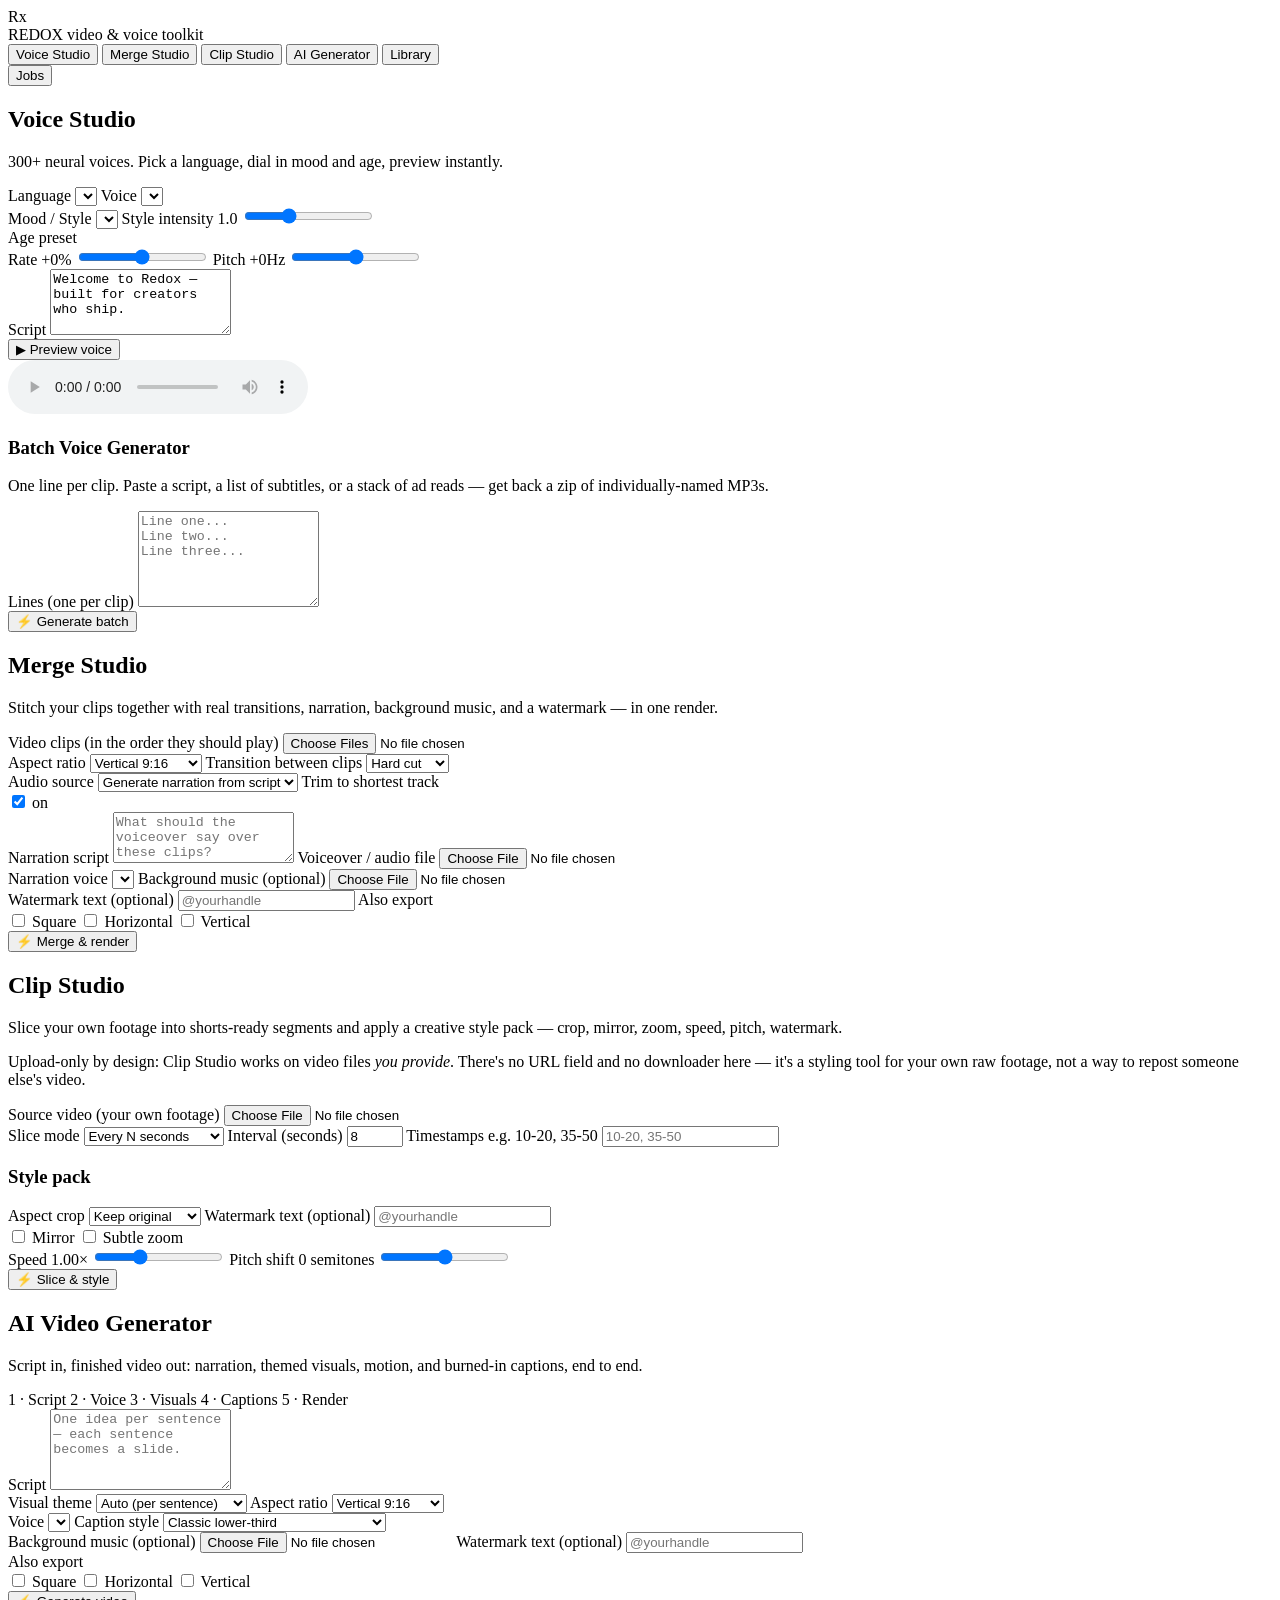
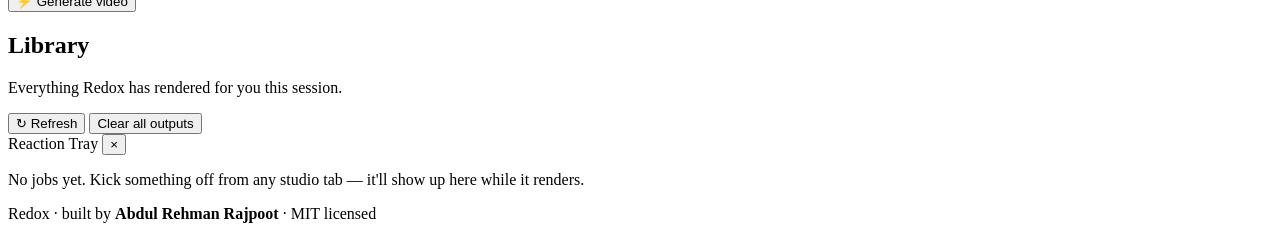
==== index.html @ a3127511 "Add files via upload" ====
<!DOCTYPE html>
<html lang="en">
<head>
<meta charset="UTF-8">
<meta name="viewport" content="width=device-width, initial-scale=1.0">
<title>Redox — Heavy-Duty AI Video & Voice Toolkit</title>
<meta name="description" content="Redox: AI voice generation, video merging, your-own-footage clip styling, and script-to-video generation — by Abdul Rehman Rajpoot.">
<link rel="preconnect" href="https://fonts.googleapis.com">
<link rel="preconnect" href="https://fonts.gstatic.com" crossorigin>
<link href="https://fonts.googleapis.com/css2?family=Space+Grotesk:wght@500;600;700&family=Inter:wght@400;500;600;700&family=JetBrains+Mono:wght@400;500;600&display=swap" rel="stylesheet">
<link rel="stylesheet" href="css/style.css?v=1">
</head>
<body>

<div class="bg-grid" aria-hidden="true"></div>

<header class="topbar">
  <div class="brand">
    <span class="brand-mark">Rx</span>
    <div class="brand-text">
      <span class="brand-name">REDOX</span>
      <span class="brand-tag">video &amp; voice toolkit</span>
    </div>
  </div>

  <nav class="tabs" id="tabs">
    <button class="tab is-active" data-tab="voice">Voice Studio</button>
    <button class="tab" data-tab="merge">Merge Studio</button>
    <button class="tab" data-tab="clip">Clip Studio</button>
    <button class="tab" data-tab="generate">AI Generator</button>
    <button class="tab" data-tab="library">Library</button>
  </nav>

  <button class="tray-toggle" id="trayToggle" aria-label="Toggle job tray">
    <span class="tray-dot" id="trayDot"></span>
    Jobs
  </button>
</header>

<main class="app-main">

  <!-- ───────────────────────── VOICE STUDIO ───────────────────────── -->
  <section class="panel is-active" id="panel-voice" data-panel="voice">
    <div class="panel-head">
      <h1>Voice Studio</h1>
      <p>300+ neural voices. Pick a language, dial in mood and age, preview instantly.</p>
    </div>

    <div class="grid-2">
      <form id="voiceForm" class="card form-card">
        <div class="field-row">
          <label>Language
            <select id="v-lang"></select>
          </label>
          <label>Voice
            <select id="v-voice"></select>
          </label>
        </div>

        <div class="field-row">
          <label>Mood / Style
            <select id="v-style"></select>
          </label>
          <label>Style intensity <span class="hint" id="v-styledegree-val">1.0</span>
            <input type="range" id="v-styledegree" min="0.5" max="2" step="0.1" value="1.0">
          </label>
        </div>

        <div class="field-row">
          <label>Age preset
            <div class="chip-row" id="v-age-chips"></div>
          </label>
        </div>

        <div class="field-row">
          <label>Rate <span class="hint" id="v-rate-val">+0%</span>
            <input type="range" id="v-rate" min="-50" max="50" step="1" value="0">
          </label>
          <label>Pitch <span class="hint" id="v-pitch-val">+0Hz</span>
            <input type="range" id="v-pitch" min="-200" max="200" step="5" value="0">
          </label>
        </div>

        <label class="block">Script
          <textarea id="v-text" rows="4" placeholder="Type or paste the line you want narrated…">Welcome to Redox — built for creators who ship.</textarea>
        </label>

        <div class="btn-row">
          <button type="button" class="btn btn-ghost" id="v-preview-btn">▶ Preview voice</button>
        </div>
        <audio id="v-preview-audio" controls class="audio-strip hidden"></audio>
      </form>

      <div class="card form-card">
        <h3 class="card-title">Batch Voice Generator</h3>
        <p class="muted-sm">One line per clip. Paste a script, a list of subtitles, or a stack of ad reads — get back a zip of individually-named MP3s.</p>
        <label class="block">Lines (one per clip)
          <textarea id="b-lines" rows="6" placeholder="Line one...&#10;Line two...&#10;Line three..."></textarea>
        </label>
        <div class="btn-row">
          <button type="button" class="btn btn-primary" id="b-generate-btn">⚡ Generate batch</button>
        </div>
      </div>
    </div>
  </section>

  <!-- ───────────────────────── MERGE STUDIO ───────────────────────── -->
  <section class="panel" id="panel-merge" data-panel="merge">
    <div class="panel-head">
      <h1>Merge Studio</h1>
      <p>Stitch your clips together with real transitions, narration, background music, and a watermark — in one render.</p>
    </div>

    <form id="mergeForm" class="card form-card wide">
      <label class="block">Video clips <span class="hint">(in the order they should play)</span>
        <input type="file" id="m-videos" accept="video/*" multiple required>
      </label>

      <div class="field-row">
        <label>Aspect ratio
          <select id="m-aspect"><option value="vertical">Vertical 9:16</option><option value="horizontal">Horizontal 16:9</option><option value="square">Square 1:1</option></select>
        </label>
        <label>Transition between clips
          <select id="m-transition"><option value="none">Hard cut</option><option value="fade">Fade</option><option value="crossfade">Crossfade</option></select>
        </label>
      </div>

      <div class="field-row">
        <label>Audio source
          <select id="m-audiosource"><option value="script">Generate narration from script</option><option value="upload">Upload audio file</option><option value="none">No audio overlay</option></select>
        </label>
        <label>Trim to shortest track
          <div class="chip-row"><label class="chip"><input type="checkbox" id="m-trim" checked> on</label></div>
        </label>
      </div>

      <label class="block" id="m-script-wrap">Narration script
        <textarea id="m-script" rows="3" placeholder="What should the voiceover say over these clips?"></textarea>
      </label>
      <label class="block hidden" id="m-audio-upload-wrap">Voiceover / audio file
        <input type="file" id="m-audiofile" accept="audio/*">
      </label>

      <div class="field-row">
        <label>Narration voice
          <select id="m-voice"></select>
        </label>
        <label>Background music <span class="hint">(optional)</span>
          <input type="file" id="m-bgmusic" accept="audio/*">
        </label>
      </div>

      <div class="field-row">
        <label>Watermark text <span class="hint">(optional)</span>
          <input type="text" id="m-watermark" placeholder="@yourhandle">
        </label>
        <label>Also export
          <div class="chip-row">
            <label class="chip"><input type="checkbox" value="square" class="m-export"> Square</label>
            <label class="chip"><input type="checkbox" value="horizontal" class="m-export"> Horizontal</label>
            <label class="chip"><input type="checkbox" value="vertical" class="m-export"> Vertical</label>
          </div>
        </label>
      </div>

      <div class="btn-row">
        <button type="submit" class="btn btn-primary">⚡ Merge &amp; render</button>
      </div>
    </form>
  </section>

  <!-- ───────────────────────── CLIP STUDIO ───────────────────────── -->
  <section class="panel" id="panel-clip" data-panel="clip">
    <div class="panel-head">
      <h1>Clip Studio</h1>
      <p>Slice your own footage into shorts-ready segments and apply a creative style pack — crop, mirror, zoom, speed, pitch, watermark.</p>
      <p class="note-box">Upload-only by design: Clip Studio works on video files <em>you provide</em>. There's no URL field and no downloader here — it's a styling tool for your own raw footage, not a way to repost someone else's video.</p>
    </div>

    <form id="clipForm" class="card form-card wide">
      <label class="block">Source video <span class="hint">(your own footage)</span>
        <input type="file" id="c-video" accept="video/*" required>
      </label>

      <div class="field-row">
        <label>Slice mode
          <select id="c-mode"><option value="auto">Every N seconds</option><option value="timestamps">Custom timestamps</option></select>
        </label>
        <label id="c-interval-wrap">Interval (seconds)
          <input type="number" id="c-interval" value="8" min="2" max="120">
        </label>
        <label id="c-timestamps-wrap" class="hidden">Timestamps <span class="hint">e.g. 10-20, 35-50</span>
          <input type="text" id="c-timestamps" placeholder="10-20, 35-50">
        </label>
      </div>

      <h3 class="card-title small">Style pack</h3>
      <div class="field-row">
        <label>Aspect crop
          <select id="c-aspect"><option value="original">Keep original</option><option value="vertical">Vertical 9:16</option><option value="horizontal">Horizontal 16:9</option><option value="square">Square 1:1</option></select>
        </label>
        <label>Watermark text <span class="hint">(optional)</span>
          <input type="text" id="c-watermark" placeholder="@yourhandle">
        </label>
      </div>
      <div class="field-row">
        <label class="chip"><input type="checkbox" id="c-mirror"> Mirror</label>
        <label class="chip"><input type="checkbox" id="c-zoom"> Subtle zoom</label>
      </div>
      <div class="field-row">
        <label>Speed <span class="hint" id="c-speed-val">1.00×</span>
          <input type="range" id="c-speed" min="0.5" max="2" step="0.01" value="1">
        </label>
        <label>Pitch shift <span class="hint" id="c-pitch-val">0 semitones</span>
          <input type="range" id="c-pitch" min="-6" max="6" step="0.1" value="0">
        </label>
      </div>

      <div class="btn-row">
        <button type="submit" class="btn btn-primary">⚡ Slice &amp; style</button>
      </div>
    </form>
  </section>

  <!-- ───────────────────────── AI GENERATOR ───────────────────────── -->
  <section class="panel" id="panel-generate" data-panel="generate">
    <div class="panel-head">
      <h1>AI Video Generator</h1>
      <p>Script in, finished video out: narration, themed visuals, motion, and burned-in captions, end to end.</p>
    </div>

    <form id="genForm" class="card form-card wide">
      <div class="step-rail">
        <span class="step">1 · Script</span>
        <span class="step">2 · Voice</span>
        <span class="step">3 · Visuals</span>
        <span class="step">4 · Captions</span>
        <span class="step">5 · Render</span>
      </div>

      <label class="block">Script
        <textarea id="g-script" rows="5" placeholder="One idea per sentence — each sentence becomes a slide."></textarea>
      </label>

      <div class="field-row">
        <label>Visual theme
          <select id="g-theme">
            <option value="auto">Auto (per sentence)</option>
            <option value="ai_generative">AI-generated imagery</option>
            <option value="space">Space</option>
            <option value="tech">Tech</option>
            <option value="nature">Nature</option>
            <option value="finance">Finance</option>
            <option value="city">City</option>
            <option value="abstract">Abstract</option>
          </select>
        </label>
        <label>Aspect ratio
          <select id="g-aspect"><option value="vertical">Vertical 9:16</option><option value="horizontal">Horizontal 16:9</option></select>
        </label>
      </div>

      <div class="field-row">
        <label>Voice
          <select id="g-voice"></select>
        </label>
        <label>Caption style
          <select id="g-captions">
            <option value="classic">Classic lower-third</option>
            <option value="karaoke">Animated karaoke (word-by-word)</option>
            <option value="none">No burned captions</option>
          </select>
        </label>
      </div>

      <div class="field-row">
        <label>Background music <span class="hint">(optional)</span>
          <input type="file" id="g-bgmusic" accept="audio/*">
        </label>
        <label>Watermark text <span class="hint">(optional)</span>
          <input type="text" id="g-watermark" placeholder="@yourhandle">
        </label>
      </div>

      <label>Also export
        <div class="chip-row">
          <label class="chip"><input type="checkbox" value="square" class="g-export"> Square</label>
          <label class="chip"><input type="checkbox" value="horizontal" class="g-export"> Horizontal</label>
          <label class="chip"><input type="checkbox" value="vertical" class="g-export"> Vertical</label>
        </div>
      </label>

      <div class="btn-row">
        <button type="submit" class="btn btn-primary">⚡ Generate video</button>
      </div>
    </form>
  </section>

  <!-- ───────────────────────── LIBRARY ───────────────────────── -->
  <section class="panel" id="panel-library" data-panel="library">
    <div class="panel-head">
      <h1>Library</h1>
      <p>Everything Redox has rendered for you this session.</p>
    </div>
    <div class="btn-row">
      <button class="btn btn-ghost" id="lib-refresh">↻ Refresh</button>
      <button class="btn btn-danger-ghost" id="lib-clear">Clear all outputs</button>
    </div>
    <div class="output-grid" id="lib-grid"></div>
  </section>

</main>

<!-- ───────────────────────── JOB / REACTION TRAY ───────────────────────── -->
<aside class="tray" id="tray">
  <div class="tray-head">
    <span>Reaction Tray</span>
    <button class="tray-close" id="trayClose">×</button>
  </div>
  <div class="tray-body" id="trayBody">
    <p class="tray-empty">No jobs yet. Kick something off from any studio tab — it'll show up here while it renders.</p>
  </div>
</aside>

<footer class="app-footer">
  <span>Redox · built by <strong>Abdul Rehman Rajpoot</strong></span>
  <span class="dot">·</span>
  <span>MIT licensed</span>
</footer>

<script src="js/app.js?v=1"></script>
</body>
</html>
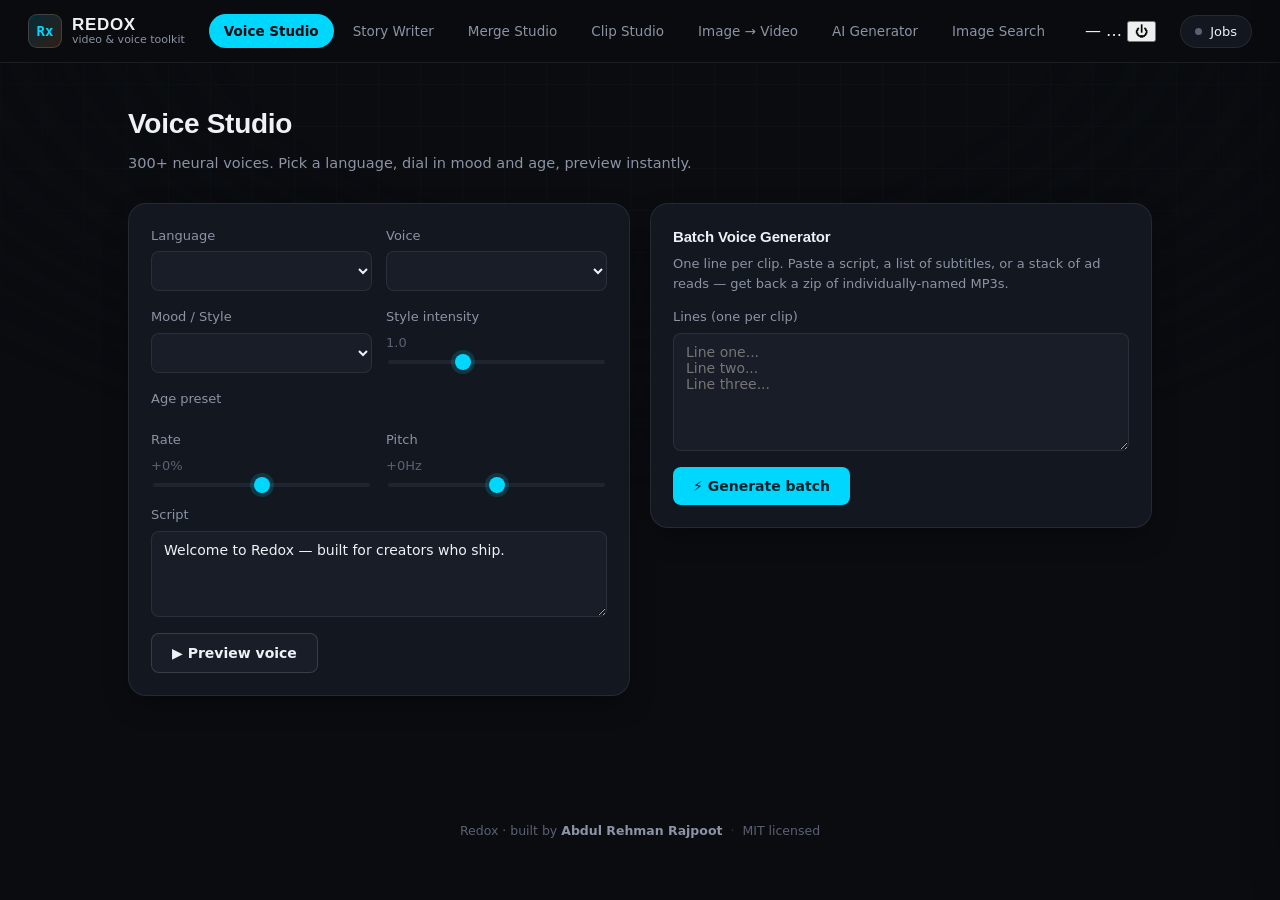
==== commit f370f63c: "Add files via upload" ====
--- a/index.html
+++ b/index.html
@@ -8,7 +8,7 @@
 <link rel="preconnect" href="https://fonts.googleapis.com">
 <link rel="preconnect" href="https://fonts.gstatic.com" crossorigin>
 <link href="https://fonts.googleapis.com/css2?family=Space+Grotesk:wght@500;600;700&family=Inter:wght@400;500;600;700&family=JetBrains+Mono:wght@400;500;600&display=swap" rel="stylesheet">
-<link rel="stylesheet" href="css/style.css?v=1">
+<link rel="stylesheet" href="css/style.css?v=2">
 </head>
 <body>
 
@@ -25,11 +25,20 @@
 
   <nav class="tabs" id="tabs">
     <button class="tab is-active" data-tab="voice">Voice Studio</button>
+    <button class="tab" data-tab="story">Story Writer</button>
     <button class="tab" data-tab="merge">Merge Studio</button>
     <button class="tab" data-tab="clip">Clip Studio</button>
+    <button class="tab" data-tab="img2vid">Image → Video</button>
     <button class="tab" data-tab="generate">AI Generator</button>
+    <button class="tab" data-tab="images">Image Search</button>
     <button class="tab" data-tab="library">Library</button>
   </nav>
+
+  <div class="account-widget" id="accountWidget">
+    <span class="account-plan" id="accountPlan">—</span>
+    <span class="account-name" id="accountName">…</span>
+    <button class="btn-logout" id="logoutBtn" title="Log out">⏻</button>
+  </div>
 
   <button class="tray-toggle" id="trayToggle" aria-label="Toggle job tray">
     <span class="tray-dot" id="trayDot"></span>
@@ -100,6 +109,44 @@
         <div class="btn-row">
           <button type="button" class="btn btn-primary" id="b-generate-btn">⚡ Generate batch</button>
         </div>
+      </div>
+    </div>
+  </section>
+
+  <!-- ───────────────────────── STORY WRITER ───────────────────────── -->
+  <section class="panel" id="panel-story" data-panel="story">
+    <div class="panel-head">
+      <h1>Story Writer</h1>
+      <p>Turn a one-line idea into a narration-ready script — drops straight into the AI Generator.</p>
+    </div>
+
+    <form id="storyForm" class="card form-card wide">
+      <p id="storyConfigMsg" class="note-box hidden"></p>
+      <label class="block">Topic / prompt
+        <textarea id="s-topic" rows="2" placeholder="e.g. a robot who learns to paint"></textarea>
+      </label>
+      <div class="field-row">
+        <label>Language
+          <select id="s-lang"><option value="en">English</option><option value="ur">Urdu</option><option value="hi">Hindi</option><option value="pa">Punjabi</option><option value="ar">Arabic</option><option value="fr">French</option><option value="es">Spanish</option><option value="de">German</option></select>
+        </label>
+        <label>Length
+          <select id="s-length"><option value="short">Short (~100 words)</option><option value="medium" selected>Medium (~200 words)</option><option value="long">Long (~320 words)</option></select>
+        </label>
+      </div>
+      <label class="block">Tone <span class="hint">(optional)</span>
+        <input type="text" id="s-tone" placeholder="e.g. whimsical, dramatic, calm">
+      </label>
+      <div class="btn-row">
+        <button type="submit" class="btn btn-primary">✍ Write story</button>
+      </div>
+    </form>
+
+    <div class="card form-card wide hidden" id="storyResultCard">
+      <h3 class="card-title">Result</h3>
+      <textarea id="s-result" rows="8"></textarea>
+      <div class="btn-row">
+        <button type="button" class="btn btn-ghost" id="s-use-in-generator">→ Use in AI Generator</button>
+        <button type="button" class="btn btn-ghost" id="s-copy">⧉ Copy</button>
       </div>
     </div>
   </section>
@@ -218,6 +265,67 @@
 
       <div class="btn-row">
         <button type="submit" class="btn btn-primary">⚡ Slice &amp; style</button>
+      </div>
+    </form>
+  </section>
+
+  <!-- ───────────────────────── IMAGE → VIDEO ───────────────────────── -->
+  <section class="panel" id="panel-img2vid" data-panel="img2vid">
+    <div class="panel-head">
+      <h1>Image → Video</h1>
+      <p>Animate your own images with Ken Burns motion, narrate them, and export as one video.</p>
+    </div>
+
+    <form id="img2vidForm" class="card form-card wide">
+      <label class="block">Images <span class="hint">(in slide order)</span>
+        <input type="file" id="i2v-images" accept="image/*" multiple required>
+      </label>
+
+      <div class="field-row">
+        <label>Aspect ratio
+          <select id="i2v-aspect"><option value="vertical">Vertical 9:16</option><option value="horizontal">Horizontal 16:9</option><option value="square">Square 1:1</option></select>
+        </label>
+        <label>Seconds per image <span class="hint">(used when that slide has no narration line)</span>
+          <input type="number" id="i2v-duration" value="4" min="1" max="20" step="0.5">
+        </label>
+      </div>
+
+      <label class="block">Narration <span class="hint">(optional — one line per image, in order)</span>
+        <textarea id="i2v-narration" rows="4" placeholder="Line for image 1...&#10;Line for image 2...&#10;(leave blank for no narration)"></textarea>
+      </label>
+
+      <div class="field-row">
+        <label>Voice
+          <select id="i2v-voice"></select>
+        </label>
+        <label>Caption style
+          <select id="i2v-captions">
+            <option value="classic">Classic lower-third</option>
+            <option value="karaoke">Animated karaoke</option>
+            <option value="none">No burned captions</option>
+          </select>
+        </label>
+      </div>
+
+      <div class="field-row">
+        <label>Background music <span class="hint">(optional)</span>
+          <input type="file" id="i2v-bgmusic" accept="audio/*">
+        </label>
+        <label>Watermark text <span class="hint">(optional)</span>
+          <input type="text" id="i2v-watermark" placeholder="@yourhandle">
+        </label>
+      </div>
+
+      <label>Also export
+        <div class="chip-row">
+          <label class="chip"><input type="checkbox" value="square" class="i2v-export"> Square</label>
+          <label class="chip"><input type="checkbox" value="horizontal" class="i2v-export"> Horizontal</label>
+          <label class="chip"><input type="checkbox" value="vertical" class="i2v-export"> Vertical</label>
+        </div>
+      </label>
+
+      <div class="btn-row">
+        <button type="submit" class="btn btn-primary">⚡ Animate &amp; render</button>
       </div>
     </form>
   </section>
@@ -296,6 +404,26 @@
     </form>
   </section>
 
+  <!-- ───────────────────────── IMAGE SEARCH ───────────────────────── -->
+  <section class="panel" id="panel-images" data-panel="images">
+    <div class="panel-head">
+      <h1>Image Search</h1>
+      <p>Find reference and mood-board stills for your project.</p>
+      <p class="note-box">Results come from a general web image search — licensing varies image to image, same as any reverse-image search. Fine for personal reference/moodboarding; check the source before using anything commercially.</p>
+    </div>
+
+    <form id="imgSearchForm" class="card form-card wide">
+      <div class="field-row" style="grid-template-columns: 1fr auto;">
+        <label class="block">Search query
+          <input type="text" id="img-query" placeholder="e.g. neon city skyline at night" required>
+        </label>
+        <button type="submit" class="btn btn-primary" style="align-self:flex-end;">🔎 Search</button>
+      </div>
+    </form>
+
+    <div class="output-grid" id="img-results"></div>
+  </section>
+
   <!-- ───────────────────────── LIBRARY ───────────────────────── -->
   <section class="panel" id="panel-library" data-panel="library">
     <div class="panel-head">
@@ -328,6 +456,6 @@
   <span>MIT licensed</span>
 </footer>
 
-<script src="js/app.js?v=1"></script>
+<script src="js/app.js?v=2"></script>
 </body>
 </html>
--- a/css/style.css
+++ b/css/style.css
@@ -0,0 +1,281 @@
+/* ============================================================
+   REDOX — design tokens
+   Palette: near-black lab surface + a dual accent pair that maps
+   onto the brand's own name — cyan stands in for "reduction"
+   (gain/build), amber for "oxidation" (release/render). The job
+   tray ("Reaction Tray") is the one place the metaphor gets to be
+   literal; everywhere else it's just a clean dark UI.
+   ============================================================ */
+:root{
+  --bg:        #0a0c10;
+  --bg-grid:   #0d1014;
+  --surface:   #131720;
+  --surface-2: #181d28;
+  --surface-3: #1f2530;
+  --border:    rgba(255,255,255,.08);
+  --border-2:  rgba(255,255,255,.14);
+
+  --text:        #eef1f5;
+  --text-muted:  #8b93a4;
+  --text-faint:  #5a6173;
+
+  --cyan:      #00d7ff;
+  --cyan-dim:  rgba(0,215,255,.16);
+  --amber:     #ff8a3d;
+  --amber-dim: rgba(255,138,61,.16);
+
+  --green: #34d399;
+  --red:   #f87171;
+
+  --font-display: 'Space Grotesk', 'Inter', sans-serif;
+  --font-body:    'Inter', system-ui, sans-serif;
+  --font-mono:    'JetBrains Mono', ui-monospace, monospace;
+
+  --r-sm: 8px;
+  --r-md: 12px;
+  --r-lg: 18px;
+
+  --shadow-lift: 0 10px 30px -10px rgba(0,0,0,.6);
+}
+
+*{ box-sizing: border-box; }
+html,body{ margin:0; padding:0; }
+body{
+  background: var(--bg);
+  color: var(--text);
+  font-family: var(--font-body);
+  line-height: 1.5;
+  min-height: 100vh;
+}
+h1,h2,h3{ font-family: var(--font-display); margin: 0; letter-spacing: -0.01em; }
+p{ margin: 0; }
+a{ color: var(--cyan); text-decoration: none; }
+button{ font-family: inherit; }
+::selection{ background: var(--cyan-dim); }
+
+/* subtle engineering-grid backdrop */
+.bg-grid{
+  position: fixed; inset: 0; z-index: -1;
+  background-image:
+    linear-gradient(var(--bg-grid) 1px, transparent 1px),
+    linear-gradient(90deg, var(--bg-grid) 1px, transparent 1px);
+  background-size: 42px 42px;
+  background-color: var(--bg);
+  mask-image: radial-gradient(ellipse 80% 60% at 50% 0%, black 40%, transparent 90%);
+}
+
+/* ============================================================
+   TOPBAR
+   ============================================================ */
+.topbar{
+  position: sticky; top: 0; z-index: 30;
+  display: flex; align-items: center; gap: 24px;
+  padding: 14px 28px;
+  background: rgba(10,12,16,.82);
+  backdrop-filter: blur(14px);
+  border-bottom: 1px solid var(--border);
+}
+.brand{ display:flex; align-items:center; gap:10px; }
+.brand-mark{
+  font-family: var(--font-mono); font-weight: 600; font-size: 14px;
+  width: 34px; height: 34px; display:grid; place-items:center;
+  border-radius: 9px;
+  background: linear-gradient(135deg, var(--cyan-dim), var(--amber-dim));
+  border: 1px solid var(--border-2);
+  color: var(--cyan);
+}
+.brand-text{ display:flex; flex-direction:column; line-height:1.1; }
+.brand-name{ font-family: var(--font-display); font-weight:700; font-size: 17px; letter-spacing: .04em; }
+.brand-tag{ font-size: 11px; color: var(--text-muted); }
+
+.tabs{ display:flex; gap:4px; flex: 1; overflow-x:auto; }
+.tab{
+  background: transparent; border: 1px solid transparent; color: var(--text-muted);
+  padding: 8px 14px; border-radius: 999px; font-size: 13.5px; font-weight: 500;
+  cursor: pointer; white-space: nowrap; transition: all .15s ease;
+}
+.tab:hover{ color: var(--text); background: var(--surface); }
+.tab.is-active{ color: var(--bg); background: var(--cyan); font-weight: 600; }
+
+.tray-toggle{
+  display:flex; align-items:center; gap:8px;
+  background: var(--surface); border: 1px solid var(--border);
+  color: var(--text); padding: 8px 14px; border-radius: 999px;
+  font-size: 13px; cursor: pointer;
+}
+.tray-toggle:hover{ border-color: var(--border-2); }
+.tray-dot{
+  width: 7px; height: 7px; border-radius: 50%; background: var(--text-faint);
+}
+.tray-dot.is-active{ background: var(--amber); box-shadow: 0 0 0 3px var(--amber-dim); animation: pulse 1.4s ease-in-out infinite; }
+@keyframes pulse{ 0%,100%{ opacity:1; } 50%{ opacity:.45; } }
+
+/* ============================================================
+   LAYOUT / PANELS
+   ============================================================ */
+.app-main{ max-width: 1080px; margin: 0 auto; padding: 40px 28px 100px; }
+.panel{ display:none; animation: fadeIn .25s ease; }
+.panel.is-active{ display:block; }
+@keyframes fadeIn{ from{ opacity:0; transform: translateY(4px); } to{ opacity:1; transform:none; } }
+
+.panel-head{ margin-bottom: 28px; max-width: 640px; }
+.panel-head h1{ font-size: 28px; margin-bottom: 8px; }
+.panel-head p{ color: var(--text-muted); font-size: 14.5px; }
+.note-box{
+  margin-top: 12px; padding: 12px 14px; border-radius: var(--r-sm);
+  background: var(--amber-dim); border: 1px solid rgba(255,138,61,.3);
+  color: #ffd2ad; font-size: 13px; line-height: 1.5;
+}
+
+.grid-2{ display:grid; grid-template-columns: 1fr 1fr; gap: 20px; align-items: start; }
+@media (max-width: 880px){ .grid-2{ grid-template-columns: 1fr; } }
+
+/* ============================================================
+   CARDS / FORMS
+   ============================================================ */
+.card{
+  background: var(--surface); border: 1px solid var(--border);
+  border-radius: var(--r-lg); padding: 22px;
+  box-shadow: var(--shadow-lift);
+}
+.card.wide{ max-width: 760px; }
+.card-title{ font-size: 15px; margin-bottom: 6px; }
+.card-title.small{ font-size: 13px; color: var(--text-muted); text-transform: uppercase; letter-spacing: .06em; margin: 18px 0 4px; }
+.muted-sm{ color: var(--text-muted); font-size: 13px; margin-bottom: 14px; }
+
+.form-card label{ display:flex; flex-direction:column; gap:6px; font-size: 13px; color: var(--text-muted); font-weight: 500; }
+.form-card label.block{ margin-bottom: 16px; }
+.form-card .field-row{ display:grid; grid-template-columns: 1fr 1fr; gap: 14px; margin-bottom: 16px; }
+.form-card .field-row > label{ margin-bottom: 0; }
+@media (max-width: 560px){ .form-card .field-row{ grid-template-columns: 1fr; } }
+
+input[type=text], input[type=number], input[type=file], select, textarea{
+  background: var(--surface-2); border: 1px solid var(--border);
+  color: var(--text); font-family: var(--font-body); font-size: 14px;
+  padding: 10px 12px; border-radius: var(--r-sm); outline: none;
+  transition: border-color .15s ease;
+}
+input[type=text]:focus, input[type=number]:focus, select:focus, textarea:focus{
+  border-color: var(--cyan);
+}
+textarea{ resize: vertical; font-family: var(--font-body); }
+input[type=file]{ padding: 8px 10px; font-size: 13px; }
+input[type=file]::file-selector-button{
+  background: var(--surface-3); color: var(--text); border: 1px solid var(--border);
+  border-radius: 6px; padding: 5px 10px; margin-right: 10px; cursor: pointer; font-size: 12.5px;
+}
+
+.hint{ color: var(--text-faint); font-weight: 400; }
+
+input[type=range]{
+  -webkit-appearance:none; appearance:none; height: 4px; border-radius: 99px;
+  background: var(--surface-3); outline:none;
+}
+input[type=range]::-webkit-slider-thumb{
+  -webkit-appearance:none; width: 16px; height:16px; border-radius:50%;
+  background: var(--cyan); cursor:pointer; box-shadow: 0 0 0 4px var(--cyan-dim);
+}
+input[type=range]::-moz-range-thumb{
+  width:16px;height:16px;border-radius:50%;background:var(--cyan);border:none;
+  box-shadow: 0 0 0 4px var(--cyan-dim); cursor:pointer;
+}
+
+.chip-row{ display:flex; gap:8px; flex-wrap:wrap; }
+.chip{
+  display:flex; align-items:center; gap:6px; flex-direction: row !important;
+  background: var(--surface-2); border: 1px solid var(--border); border-radius: 999px;
+  padding: 7px 13px; font-size: 13px; color: var(--text); cursor:pointer; font-weight: 500;
+}
+.chip input{ accent-color: var(--cyan); }
+.chip:has(input:checked){ border-color: var(--cyan); background: var(--cyan-dim); color: #bdf3ff; }
+
+.step-rail{ display:flex; gap:6px; margin-bottom: 20px; flex-wrap: wrap; }
+.step{
+  font-family: var(--font-mono); font-size: 11.5px; color: var(--text-faint);
+  background: var(--surface-2); border: 1px solid var(--border);
+  padding: 5px 10px; border-radius: 999px;
+}
+
+.btn-row{ display:flex; gap:10px; margin-top: 6px; flex-wrap: wrap; }
+.btn{
+  border: none; border-radius: var(--r-sm); padding: 11px 20px; font-size: 14px;
+  font-weight: 600; cursor: pointer; transition: transform .1s ease, opacity .15s ease;
+}
+.btn:active{ transform: scale(.98); }
+.btn-primary{ background: var(--cyan); color: #04222b; }
+.btn-primary:hover{ opacity: .9; }
+.btn-ghost{ background: var(--surface-2); color: var(--text); border: 1px solid var(--border-2); }
+.btn-ghost:hover{ border-color: var(--cyan); color: var(--cyan); }
+.btn-danger-ghost{ background: transparent; color: var(--red); border: 1px solid rgba(248,113,113,.35); }
+.btn-danger-ghost:hover{ background: rgba(248,113,113,.1); }
+
+.audio-strip{ width: 100%; margin-top: 12px; }
+.hidden{ display:none !important; }
+
+/* ============================================================
+   LIBRARY GRID
+   ============================================================ */
+.output-grid{ display:grid; grid-template-columns: repeat(auto-fill, minmax(220px,1fr)); gap: 14px; margin-top: 18px; }
+.output-card{
+  background: var(--surface); border: 1px solid var(--border); border-radius: var(--r-md);
+  padding: 14px; display:flex; flex-direction:column; gap: 8px;
+}
+.output-card .name{ font-size: 13px; word-break: break-all; font-weight: 600; }
+.output-card .meta{ font-size: 12px; color: var(--text-muted); font-family: var(--font-mono); }
+.output-card .actions{ display:flex; gap:8px; margin-top: 4px; }
+.output-card .actions a, .output-card .actions button{
+  font-size: 12px; padding: 6px 10px; border-radius: 6px; flex:1; text-align:center;
+}
+.lib-empty{ color: var(--text-muted); font-size: 14px; padding: 20px 0; }
+
+/* ============================================================
+   REACTION TRAY (job queue panel)
+   ============================================================ */
+.tray{
+  position: fixed; top: 0; right: -340px; width: 320px; height: 100vh;
+  background: var(--surface); border-left: 1px solid var(--border);
+  z-index: 40; display:flex; flex-direction:column;
+  transition: right .25s ease; box-shadow: -20px 0 40px -20px rgba(0,0,0,.6);
+}
+.tray.is-open{ right: 0; }
+.tray-head{
+  display:flex; justify-content:space-between; align-items:center;
+  padding: 16px 18px; border-bottom: 1px solid var(--border);
+  font-family: var(--font-display); font-weight: 600; font-size: 14px;
+}
+.tray-close{ background:none; border:none; color: var(--text-muted); font-size: 20px; cursor:pointer; line-height:1; }
+.tray-body{ flex:1; overflow-y:auto; padding: 14px 16px; display:flex; flex-direction:column; gap: 10px; }
+.tray-empty{ color: var(--text-faint); font-size: 13px; line-height: 1.6; }
+
+.job-card{
+  background: var(--surface-2); border: 1px solid var(--border); border-radius: var(--r-sm);
+  padding: 12px;
+}
+.job-card .job-top{ display:flex; justify-content:space-between; align-items:baseline; margin-bottom: 6px; }
+.job-card .job-kind{ font-size: 12.5px; font-weight: 600; text-transform: capitalize; }
+.job-card .job-id{ font-family: var(--font-mono); font-size: 10.5px; color: var(--text-faint); }
+.job-card .job-stage{ font-size: 12px; color: var(--text-muted); margin-bottom: 8px; }
+.job-track{ height: 5px; border-radius: 99px; background: var(--surface-3); overflow:hidden; }
+.job-fill{ height: 100%; border-radius: 99px; background: linear-gradient(90deg, var(--cyan), var(--amber)); transition: width .4s ease; }
+.job-card.is-done .job-fill{ background: var(--green); }
+.job-card.is-error .job-fill{ background: var(--red); }
+.job-card .job-result{ margin-top: 8px; display:flex; gap:8px; flex-wrap: wrap; }
+.job-card .job-result a, .job-card .job-result span{ font-size: 12px; }
+.job-error-text{ color: var(--red); font-size: 12px; margin-top: 6px; }
+
+/* ============================================================
+   FOOTER
+   ============================================================ */
+.app-footer{
+  text-align:center; color: var(--text-faint); font-size: 12.5px;
+  padding: 26px 0 40px; display:flex; justify-content:center; gap: 8px;
+}
+.app-footer strong{ color: var(--text-muted); }
+.dot{ opacity: .5; }
+
+@media (max-width: 700px){
+  .topbar{ flex-wrap: wrap; gap: 12px; padding: 12px 16px; }
+  .tabs{ order: 3; width: 100%; }
+  .app-main{ padding: 28px 16px 90px; }
+  .tray{ width: 100%; right: -100%; }
+}
